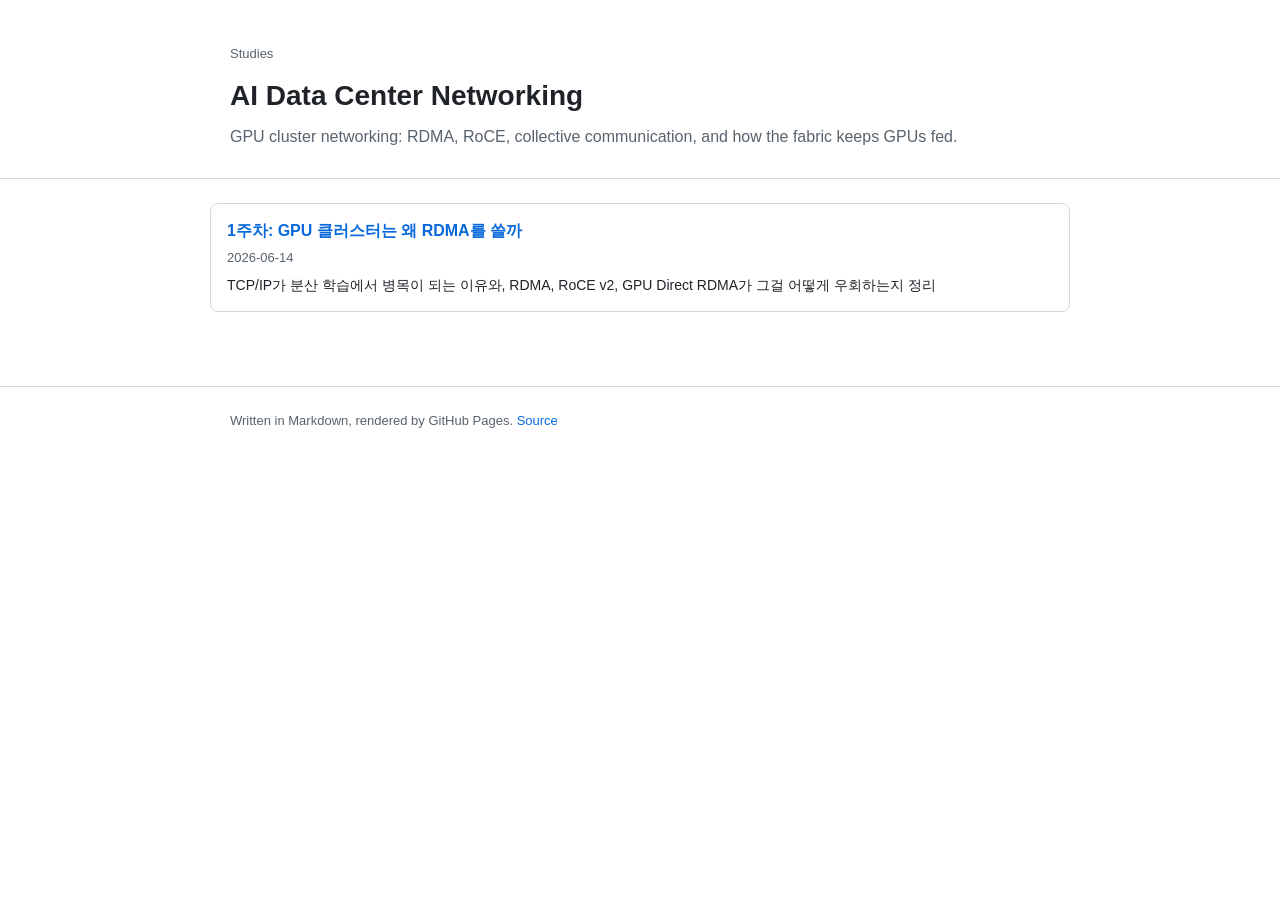
==== public/aidcnw/index.html @ bf800fd1 "refactor: clean per-article URLs, English chrome, Korean articles Each study and article is now a di" ====
<!doctype html>
<html lang="en">
<head>
<meta charset="utf-8">
<meta name="viewport" content="width=device-width, initial-scale=1">
<title>Study</title>
<link rel="stylesheet" href="../assets/style.css">
</head>
<body>
<header class="site-head">
  <div class="wrap">
    <a class="back" href="../">Studies</a>
    <h1 id="study-title">Study</h1>
    <p id="study-desc" class="desc"></p>
  </div>
</header>

<main class="wrap studies">
  <ul class="article-list" id="articles"></ul>
</main>

<footer class="foot">
  <div class="wrap">Written in Markdown, rendered by GitHub Pages. <a href="https://github.com/hhoikoo/study">Source</a></div>
</footer>

<script>
function el(tag, cls, html) { const n = document.createElement(tag); if (cls) n.className = cls; if (html != null) n.innerHTML = html; return n; }
function esc(s) { return String(s == null ? '' : s).replace(/[&<>"]/g, c => ({'&':'&amp;','<':'&lt;','>':'&gt;','"':'&quot;'}[c])); }

const id = location.pathname.replace(/\/index\.html$/, '').replace(/\/$/, '').split('/').pop();

fetch('../manifest.json', { cache: 'no-store' })
  .then(r => r.json())
  .then(data => {
    const study = (data.studies || []).find(s => s.id === id);
    const list = document.getElementById('articles');
    if (!study) { document.getElementById('study-title').textContent = id; list.appendChild(el('li', 'empty-study', 'Study not found in manifest.')); return; }

    document.title = study.title;
    document.getElementById('study-title').textContent = study.title;
    document.getElementById('study-desc').textContent = study.description || '';

    const articles = study.articles || [];
    if (!articles.length) { list.appendChild(el('li', 'empty-study', 'No articles yet.')); return; }
    for (const a of articles) {
      const li = el('li', 'article-item');
      const href = encodeURIComponent(a.slug) + '/';
      li.appendChild(el('div', null, `<a class="title" href="${href}">${esc(a.title)}</a>`));
      if (a.date) li.appendChild(el('div', 'meta', esc(a.date)));
      if (a.summary) li.appendChild(el('div', 'summary', esc(a.summary)));
      list.appendChild(li);
    }
  })
  .catch(err => { document.getElementById('articles').appendChild(el('li', 'empty-study', 'Failed to load: ' + esc(err.message))); });
</script>
</body>
</html>
---- public/assets/style.css ----
:root {
  --bg: #ffffff;
  --fg: #1f2328;
  --muted: #59636e;
  --border: #d1d9e0;
  --link: #0969da;
  --accent-bg: #f6f8fa;
  --max: 860px;
}

* { box-sizing: border-box; }
html { -webkit-text-size-adjust: 100%; }

body {
  margin: 0;
  background: var(--bg);
  color: var(--fg);
  font-family: -apple-system, BlinkMacSystemFont, "Segoe UI", "Apple SD Gothic Neo", "Noto Sans KR", Helvetica, Arial, sans-serif;
  line-height: 1.6;
}

a { color: var(--link); text-decoration: none; }
a:hover { text-decoration: underline; }

.wrap { max-width: var(--max); margin: 0 auto; padding: 0 20px; }

/* headers */
.site-head { border-bottom: 1px solid var(--border); padding: 40px 0 28px; }
.site-head h1 { margin: 8px 0 6px; font-size: 28px; }
.site-head .desc { margin: 0; color: var(--muted); }
.site-head a.back { font-size: 13px; color: var(--muted); }
.site-head a.back:hover { color: var(--link); }

/* lists (studies + articles share styling) */
.studies { padding: 8px 0 64px; }
.study-list, .article-list { list-style: none; margin: 0; padding: 16px 0 0; }
.study-item, .article-item {
  padding: 14px 16px;
  border: 1px solid var(--border);
  border-radius: 8px;
  margin-bottom: 10px;
  transition: border-color .15s, background .15s;
}
.study-item:hover, .article-item:hover { border-color: var(--link); background: var(--accent-bg); }
.study-item a.title, .article-item a.title { font-size: 16px; font-weight: 600; }
.study-item .meta, .article-item .meta { color: var(--muted); font-size: 13px; margin-top: 4px; }
.study-item .summary, .article-item .summary { color: var(--fg); font-size: 14px; margin-top: 6px; }
.empty-study { color: var(--muted); font-size: 14px; font-style: italic; list-style: none; }

.foot { color: var(--muted); font-size: 13px; padding: 24px 0 48px; border-top: 1px solid var(--border); }

/* article viewer */
.viewer-bar { position: sticky; top: 0; z-index: 5; background: rgba(255,255,255,.92); backdrop-filter: blur(6px); border-bottom: 1px solid var(--border); }
.viewer-bar .wrap { display: flex; align-items: center; gap: 8px; height: 52px; }
.viewer-bar a.back { font-size: 14px; }
.viewer-bar .sep { color: var(--muted); }
.doc-wrap { padding: 32px 0 80px; }
zero-md { display: block; }
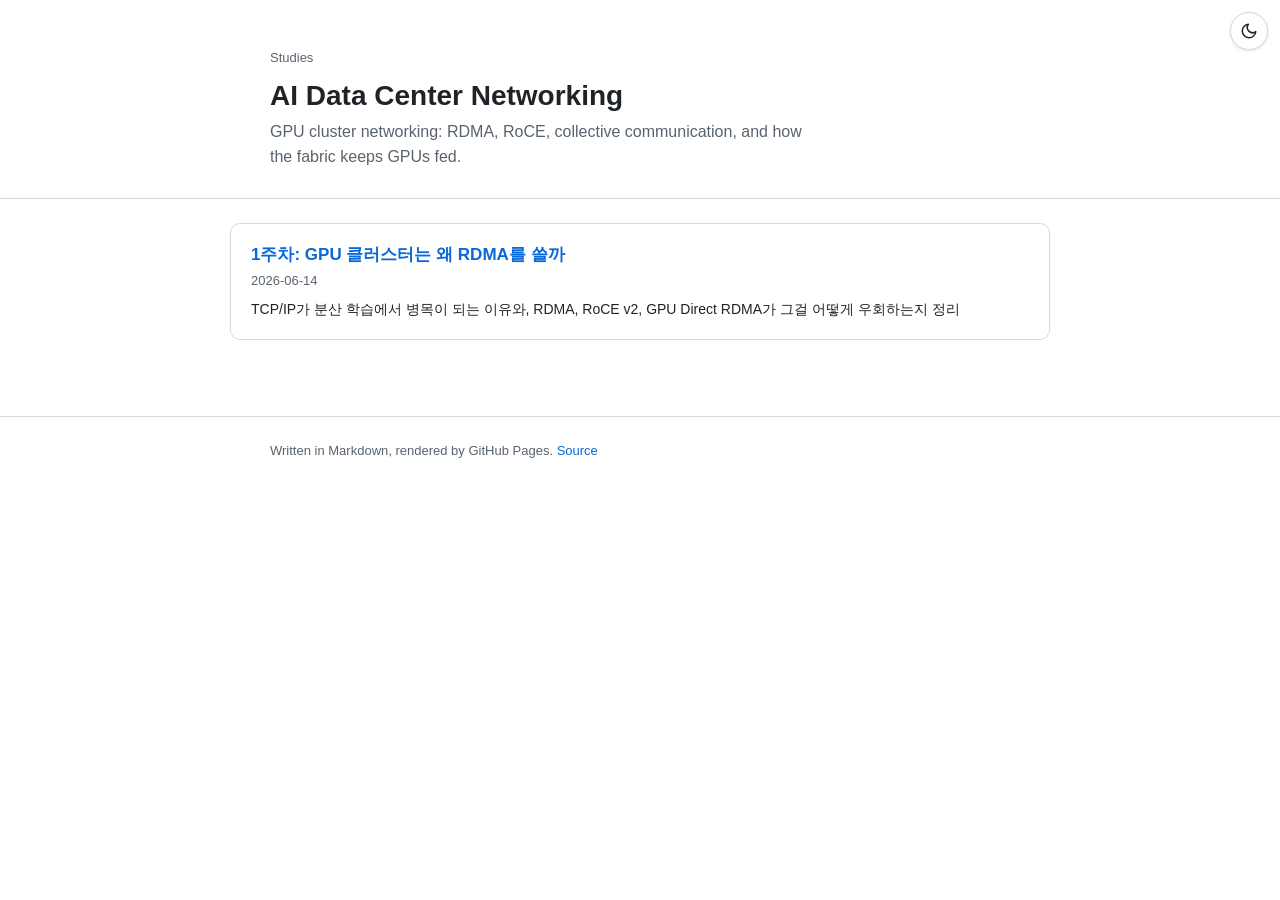
==== commit 289684b7: "feat: light/dark theme toggle with persistence Floating toggle on every page, persisted in localStor" ====
--- a/public/aidcnw/index.html
+++ b/public/aidcnw/index.html
@@ -4,7 +4,9 @@
 <meta charset="utf-8">
 <meta name="viewport" content="width=device-width, initial-scale=1">
 <title>Study</title>
+<script>try{var t=localStorage.getItem('theme');if(t==='dark'||t==='light')document.documentElement.setAttribute('data-theme',t);}catch(e){}</script>
 <link rel="stylesheet" href="../assets/style.css">
+<script defer src="../assets/theme.js"></script>
 </head>
 <body>
 <header class="site-head">
--- a/public/assets/style.css
+++ b/public/assets/style.css
@@ -5,11 +5,38 @@
   --border: #d1d9e0;
   --link: #0969da;
   --accent-bg: #f6f8fa;
-  --max: 860px;
+  --bar-bg: rgba(255, 255, 255, .92);
+  --max: 820px;
+  --gutter: clamp(24px, 5vw, 40px);
+  color-scheme: light;
+}
+
+:root[data-theme="dark"] {
+  --bg: #0d1117;
+  --fg: #e6edf3;
+  --muted: #9198a1;
+  --border: #30363d;
+  --link: #4493f8;
+  --accent-bg: #161b22;
+  --bar-bg: rgba(13, 17, 23, .92);
+  color-scheme: dark;
+}
+
+@media (prefers-color-scheme: dark) {
+  :root:not([data-theme]) {
+    --bg: #0d1117;
+    --fg: #e6edf3;
+    --muted: #9198a1;
+    --border: #30363d;
+    --link: #4493f8;
+    --accent-bg: #161b22;
+    --bar-bg: rgba(13, 17, 23, .92);
+    color-scheme: dark;
+  }
 }
 
 * { box-sizing: border-box; }
-html { -webkit-text-size-adjust: 100%; }
+html { -webkit-text-size-adjust: 100%; scroll-padding-top: 64px; }
 
 body {
   margin: 0;
@@ -17,42 +44,88 @@
   color: var(--fg);
   font-family: -apple-system, BlinkMacSystemFont, "Segoe UI", "Apple SD Gothic Neo", "Noto Sans KR", Helvetica, Arial, sans-serif;
   line-height: 1.6;
+  -webkit-font-smoothing: antialiased;
 }
 
 a { color: var(--link); text-decoration: none; }
 a:hover { text-decoration: underline; }
 
-.wrap { max-width: var(--max); margin: 0 auto; padding: 0 20px; }
+.wrap { width: 100%; max-width: var(--max); margin: 0 auto; padding-inline: var(--gutter); }
 
 /* headers */
-.site-head { border-bottom: 1px solid var(--border); padding: 40px 0 28px; }
-.site-head h1 { margin: 8px 0 6px; font-size: 28px; }
-.site-head .desc { margin: 0; color: var(--muted); }
+.site-head { border-bottom: 1px solid var(--border); padding: clamp(28px, 6vw, 44px) 0 clamp(20px, 4vw, 28px); }
+.site-head h1 { margin: 8px 0 6px; font-size: clamp(22px, 5vw, 28px); line-height: 1.25; }
+.site-head .desc { margin: 0; color: var(--muted); max-width: 60ch; }
 .site-head a.back { font-size: 13px; color: var(--muted); }
 .site-head a.back:hover { color: var(--link); }
 
 /* lists (studies + articles share styling) */
-.studies { padding: 8px 0 64px; }
-.study-list, .article-list { list-style: none; margin: 0; padding: 16px 0 0; }
+.studies { padding: clamp(16px, 4vw, 24px) 0 64px; }
+.study-list, .article-list { list-style: none; margin: 0; padding: 0; }
 .study-item, .article-item {
-  padding: 14px 16px;
+  padding: clamp(14px, 3.5vw, 18px) clamp(16px, 4vw, 20px);
   border: 1px solid var(--border);
-  border-radius: 8px;
-  margin-bottom: 10px;
-  transition: border-color .15s, background .15s;
+  border-radius: 10px;
+  margin-bottom: 12px;
+  transition: border-color .15s, background .15s, box-shadow .15s;
 }
-.study-item:hover, .article-item:hover { border-color: var(--link); background: var(--accent-bg); }
-.study-item a.title, .article-item a.title { font-size: 16px; font-weight: 600; }
+.study-item:hover, .article-item:hover {
+  border-color: var(--link);
+  background: var(--accent-bg);
+  box-shadow: 0 1px 3px rgba(31, 35, 40, .08);
+}
+.study-item a.title, .article-item a.title {
+  font-size: clamp(15px, 4vw, 17px);
+  font-weight: 600;
+  line-height: 1.35;
+  word-break: keep-all;
+  overflow-wrap: anywhere;
+}
 .study-item .meta, .article-item .meta { color: var(--muted); font-size: 13px; margin-top: 4px; }
-.study-item .summary, .article-item .summary { color: var(--fg); font-size: 14px; margin-top: 6px; }
+.study-item .summary, .article-item .summary {
+  color: var(--fg);
+  font-size: 14px;
+  margin-top: 6px;
+  word-break: keep-all;
+  overflow-wrap: anywhere;
+}
 .empty-study { color: var(--muted); font-size: 14px; font-style: italic; list-style: none; }
 
 .foot { color: var(--muted); font-size: 13px; padding: 24px 0 48px; border-top: 1px solid var(--border); }
 
 /* article viewer */
-.viewer-bar { position: sticky; top: 0; z-index: 5; background: rgba(255,255,255,.92); backdrop-filter: blur(6px); border-bottom: 1px solid var(--border); }
-.viewer-bar .wrap { display: flex; align-items: center; gap: 8px; height: 52px; }
-.viewer-bar a.back { font-size: 14px; }
-.viewer-bar .sep { color: var(--muted); }
-.doc-wrap { padding: 32px 0 80px; }
+.viewer-bar { position: sticky; top: 0; z-index: 5; background: var(--bar-bg); backdrop-filter: blur(6px); border-bottom: 1px solid var(--border); }
+.viewer-bar .wrap { display: flex; align-items: center; gap: 8px; min-width: 0; height: 52px; }
+.viewer-bar a.back { font-size: 14px; white-space: nowrap; }
+.viewer-bar .sep { color: var(--muted); flex: none; }
+.viewer-bar #study-link { min-width: 0; overflow: hidden; text-overflow: ellipsis; white-space: nowrap; }
+.doc-wrap { padding: clamp(20px, 5vw, 32px) 0 80px; }
+
+/* zero-md renders github-markdown-css in shadow DOM (responsive images + scrollable code already) */
 zero-md { display: block; }
+
+/* theme toggle */
+#theme-toggle {
+  position: fixed;
+  top: 12px;
+  right: 12px;
+  z-index: 50;
+  width: 38px;
+  height: 38px;
+  display: inline-flex;
+  align-items: center;
+  justify-content: center;
+  padding: 0;
+  border: 1px solid var(--border);
+  border-radius: 50%;
+  background: var(--bg);
+  color: var(--fg);
+  cursor: pointer;
+  box-shadow: 0 1px 3px rgba(0, 0, 0, .12);
+}
+#theme-toggle:hover { background: var(--accent-bg); }
+
+@media (max-width: 600px) {
+  .study-item, .article-item { margin-bottom: 10px; }
+  .foot { padding: 20px 0 40px; }
+}
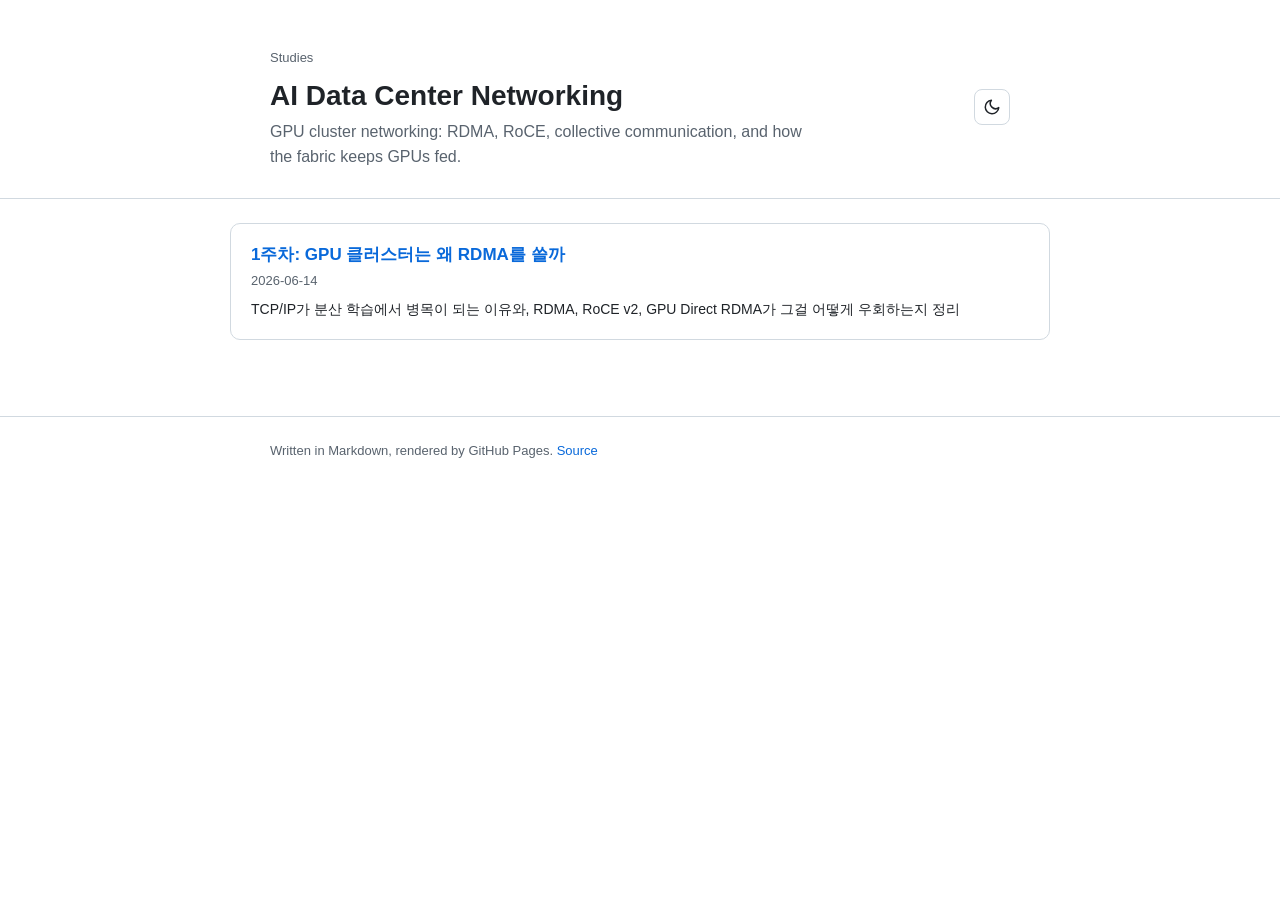
==== commit a1ce8078: "fix: move theme toggle into the header, bust asset cache Toggle now sits in each page header (right " ====
--- a/public/aidcnw/index.html
+++ b/public/aidcnw/index.html
@@ -5,15 +5,18 @@
 <meta name="viewport" content="width=device-width, initial-scale=1">
 <title>Study</title>
 <script>try{var t=localStorage.getItem('theme');if(t==='dark'||t==='light')document.documentElement.setAttribute('data-theme',t);}catch(e){}</script>
-<link rel="stylesheet" href="../assets/style.css">
-<script defer src="../assets/theme.js"></script>
+<link rel="stylesheet" href="../assets/style.css?v=2">
+<script defer src="../assets/theme.js?v=2"></script>
 </head>
 <body>
 <header class="site-head">
-  <div class="wrap">
-    <a class="back" href="../">Studies</a>
-    <h1 id="study-title">Study</h1>
-    <p id="study-desc" class="desc"></p>
+  <div class="wrap head-row">
+    <div class="head-text">
+      <a class="back" href="../">Studies</a>
+      <h1 id="study-title">Study</h1>
+      <p id="study-desc" class="desc"></p>
+    </div>
+    <button id="theme-toggle" class="theme-toggle" type="button" aria-label="Toggle theme"></button>
   </div>
 </header>
 
--- a/public/assets/style.css
+++ b/public/assets/style.css
@@ -104,26 +104,25 @@
 /* zero-md renders github-markdown-css in shadow DOM (responsive images + scrollable code already) */
 zero-md { display: block; }
 
-/* theme toggle */
-#theme-toggle {
-  position: fixed;
-  top: 12px;
-  right: 12px;
-  z-index: 50;
-  width: 38px;
-  height: 38px;
+/* theme toggle (lives in the header) */
+.theme-toggle {
+  flex: none;
+  width: 36px;
+  height: 36px;
   display: inline-flex;
   align-items: center;
   justify-content: center;
   padding: 0;
   border: 1px solid var(--border);
-  border-radius: 50%;
+  border-radius: 8px;
   background: var(--bg);
   color: var(--fg);
   cursor: pointer;
-  box-shadow: 0 1px 3px rgba(0, 0, 0, .12);
 }
-#theme-toggle:hover { background: var(--accent-bg); }
+.theme-toggle:hover { background: var(--accent-bg); border-color: var(--link); }
+.site-head .head-row { display: flex; align-items: center; justify-content: space-between; gap: 16px; }
+.site-head .head-text { flex: 1; min-width: 0; }
+.viewer-bar .theme-toggle { margin-left: auto; }
 
 @media (max-width: 600px) {
   .study-item, .article-item { margin-bottom: 10px; }
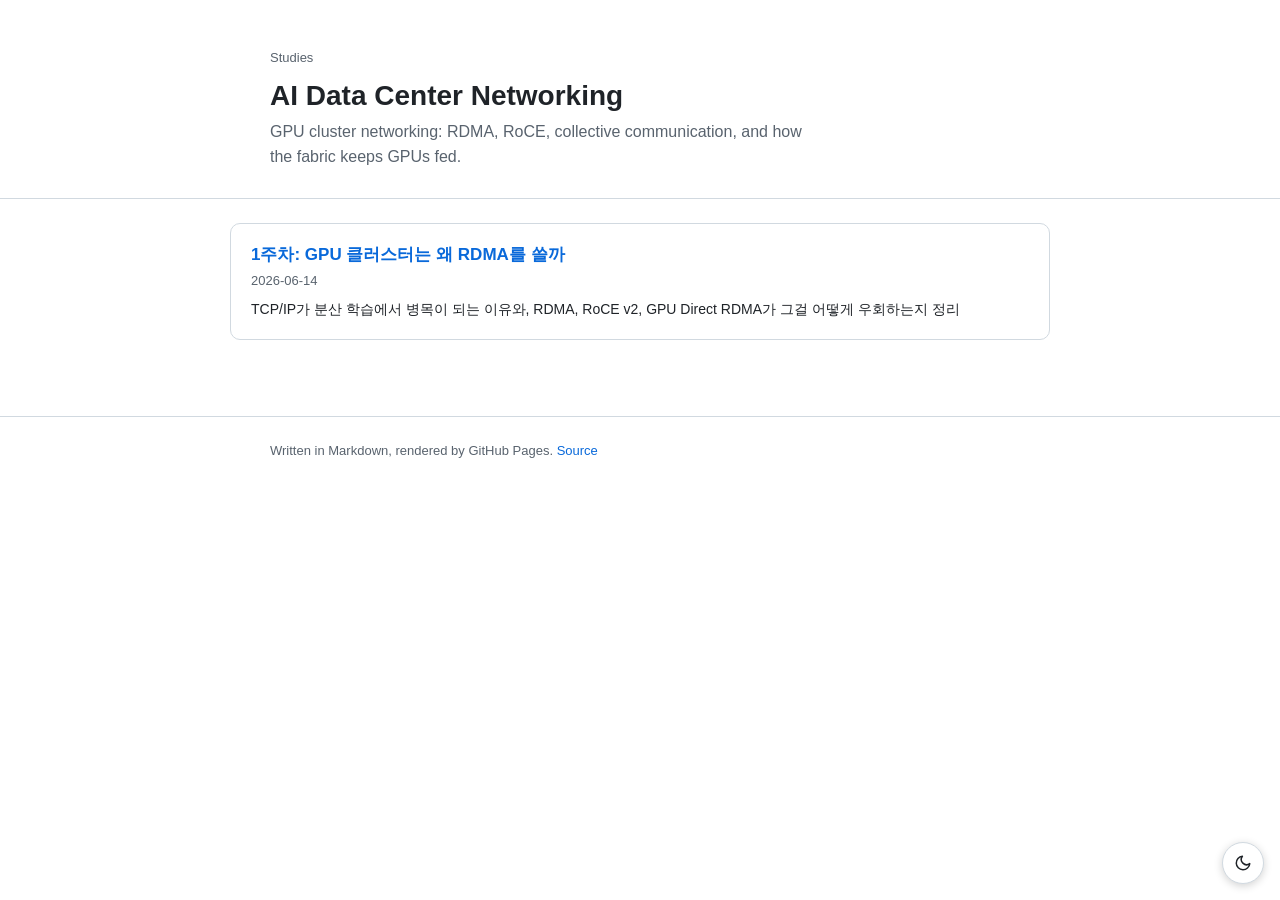
==== commit b2c11d30: "style: theme toggle as fixed bottom-right floating badge Consistent placement on every page instead " ====
--- a/public/aidcnw/index.html
+++ b/public/aidcnw/index.html
@@ -5,18 +5,15 @@
 <meta name="viewport" content="width=device-width, initial-scale=1">
 <title>Study</title>
 <script>try{var t=localStorage.getItem('theme');if(t==='dark'||t==='light')document.documentElement.setAttribute('data-theme',t);}catch(e){}</script>
-<link rel="stylesheet" href="../assets/style.css?v=2">
-<script defer src="../assets/theme.js?v=2"></script>
+<link rel="stylesheet" href="../assets/style.css?v=3">
+<script defer src="../assets/theme.js?v=3"></script>
 </head>
 <body>
 <header class="site-head">
-  <div class="wrap head-row">
-    <div class="head-text">
-      <a class="back" href="../">Studies</a>
-      <h1 id="study-title">Study</h1>
-      <p id="study-desc" class="desc"></p>
-    </div>
-    <button id="theme-toggle" class="theme-toggle" type="button" aria-label="Toggle theme"></button>
+  <div class="wrap">
+    <a class="back" href="../">Studies</a>
+    <h1 id="study-title">Study</h1>
+    <p id="study-desc" class="desc"></p>
   </div>
 </header>
 
--- a/public/assets/style.css
+++ b/public/assets/style.css
@@ -104,25 +104,26 @@
 /* zero-md renders github-markdown-css in shadow DOM (responsive images + scrollable code already) */
 zero-md { display: block; }
 
-/* theme toggle (lives in the header) */
+/* theme toggle: fixed floating badge, consistent on every page */
 .theme-toggle {
-  flex: none;
-  width: 36px;
-  height: 36px;
+  position: fixed;
+  bottom: 16px;
+  right: 16px;
+  z-index: 50;
+  width: 42px;
+  height: 42px;
   display: inline-flex;
   align-items: center;
   justify-content: center;
   padding: 0;
   border: 1px solid var(--border);
-  border-radius: 8px;
+  border-radius: 50%;
   background: var(--bg);
   color: var(--fg);
   cursor: pointer;
+  box-shadow: 0 2px 8px rgba(0, 0, 0, .18);
 }
 .theme-toggle:hover { background: var(--accent-bg); border-color: var(--link); }
-.site-head .head-row { display: flex; align-items: center; justify-content: space-between; gap: 16px; }
-.site-head .head-text { flex: 1; min-width: 0; }
-.viewer-bar .theme-toggle { margin-left: auto; }
 
 @media (max-width: 600px) {
   .study-item, .article-item { margin-bottom: 10px; }
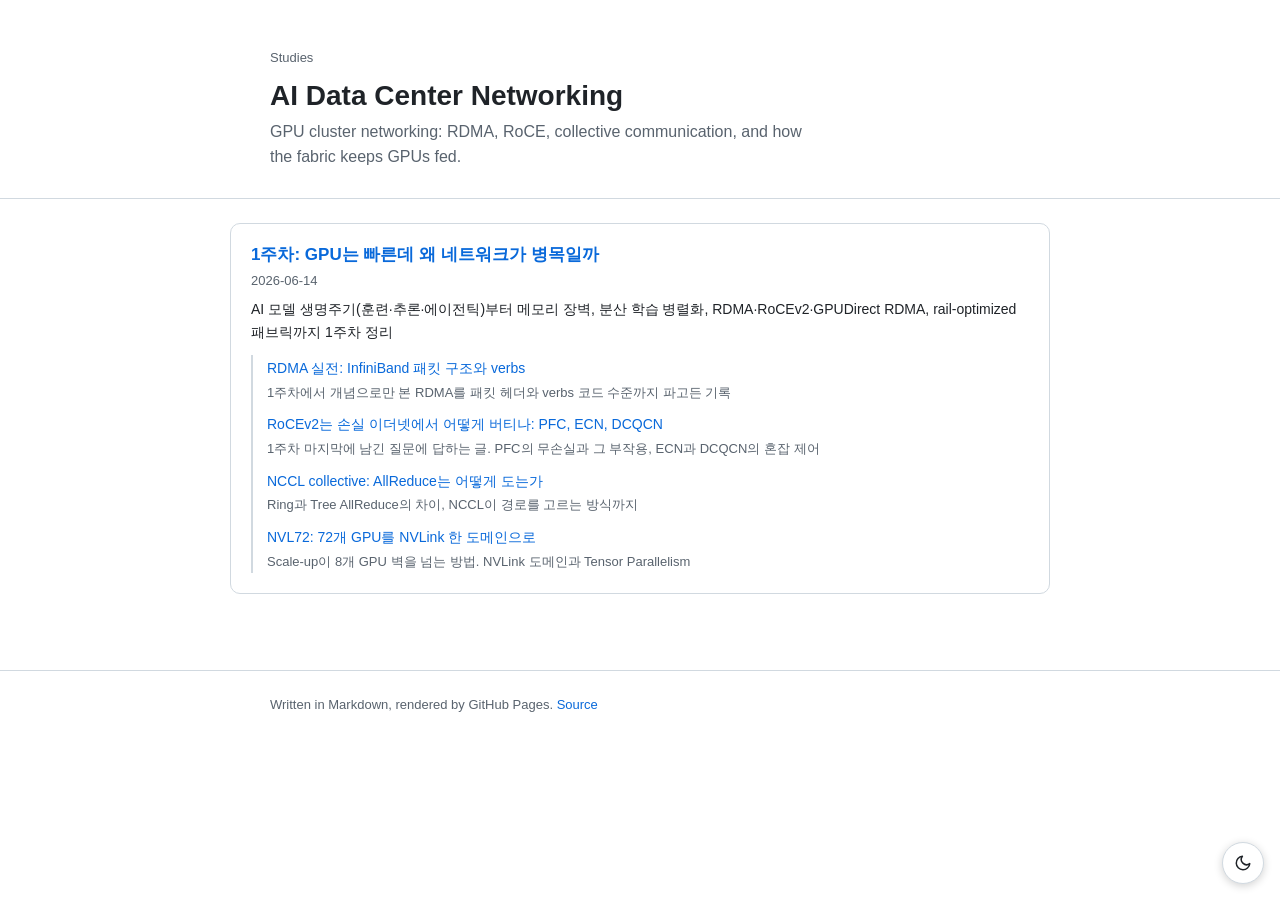
==== commit 9b8843ca: "feat(aidcnw): add week 1 deep-dive sub-articles under a nested structure Add four Korean deep-dives " ====
--- a/public/aidcnw/index.html
+++ b/public/aidcnw/index.html
@@ -5,8 +5,8 @@
 <meta name="viewport" content="width=device-width, initial-scale=1">
 <title>Study</title>
 <script>try{var t=localStorage.getItem('theme');if(t==='dark'||t==='light')document.documentElement.setAttribute('data-theme',t);}catch(e){}</script>
-<link rel="stylesheet" href="../assets/style.css?v=3">
-<script defer src="../assets/theme.js?v=3"></script>
+<link rel="stylesheet" href="../assets/style.css?v=4">
+<script defer src="../assets/theme.js?v=4"></script>
 </head>
 <body>
 <header class="site-head">
@@ -50,6 +50,18 @@
       li.appendChild(el('div', null, `<a class="title" href="${href}">${esc(a.title)}</a>`));
       if (a.date) li.appendChild(el('div', 'meta', esc(a.date)));
       if (a.summary) li.appendChild(el('div', 'summary', esc(a.summary)));
+      const children = a.children || [];
+      if (children.length) {
+        const sub = el('ul', 'subarticle-list');
+        for (const c of children) {
+          const chref = href + encodeURIComponent(c.slug) + '/';
+          const item = el('li', 'subarticle-item');
+          item.appendChild(el('span', null, `<a href="${chref}">${esc(c.title)}</a>`));
+          if (c.summary) item.appendChild(el('span', 'sub-summary', esc(c.summary)));
+          sub.appendChild(item);
+        }
+        li.appendChild(sub);
+      }
       list.appendChild(li);
     }
   })
--- a/public/assets/style.css
+++ b/public/assets/style.css
@@ -8,6 +8,13 @@
   --bar-bg: rgba(255, 255, 255, .92);
   --max: 820px;
   --gutter: clamp(24px, 5vw, 40px);
+  --tok-comment: #6e7781;
+  --tok-keyword: #cf222e;
+  --tok-string: #0a3069;
+  --tok-number: #0550ae;
+  --tok-title: #8250df;
+  --tok-type: #953800;
+  --tok-meta: #116329;
   color-scheme: light;
 }
 
@@ -19,6 +26,13 @@
   --link: #4493f8;
   --accent-bg: #161b22;
   --bar-bg: rgba(13, 17, 23, .92);
+  --tok-comment: #8b949e;
+  --tok-keyword: #ff7b72;
+  --tok-string: #a5d6ff;
+  --tok-number: #79c0ff;
+  --tok-title: #d2a8ff;
+  --tok-type: #ffa657;
+  --tok-meta: #7ee787;
   color-scheme: dark;
 }
 
@@ -31,6 +45,13 @@
     --link: #4493f8;
     --accent-bg: #161b22;
     --bar-bg: rgba(13, 17, 23, .92);
+    --tok-comment: #8b949e;
+    --tok-keyword: #ff7b72;
+    --tok-string: #a5d6ff;
+    --tok-number: #79c0ff;
+    --tok-title: #d2a8ff;
+    --tok-type: #ffa657;
+    --tok-meta: #7ee787;
     color-scheme: dark;
   }
 }
@@ -91,6 +112,13 @@
 }
 .empty-study { color: var(--muted); font-size: 14px; font-style: italic; list-style: none; }
 
+/* sub-articles nested inside an article card */
+.subarticle-list { list-style: none; margin: 12px 0 2px; padding-left: 14px; border-left: 2px solid var(--border); }
+.subarticle-item { margin-top: 8px; }
+.subarticle-item:first-child { margin-top: 0; }
+.subarticle-item a { font-size: 14px; font-weight: 500; word-break: keep-all; overflow-wrap: anywhere; }
+.subarticle-item .sub-summary { display: block; color: var(--muted); font-size: 13px; margin-top: 2px; word-break: keep-all; overflow-wrap: anywhere; }
+
 .foot { color: var(--muted); font-size: 13px; padding: 24px 0 48px; border-top: 1px solid var(--border); }
 
 /* article viewer */
